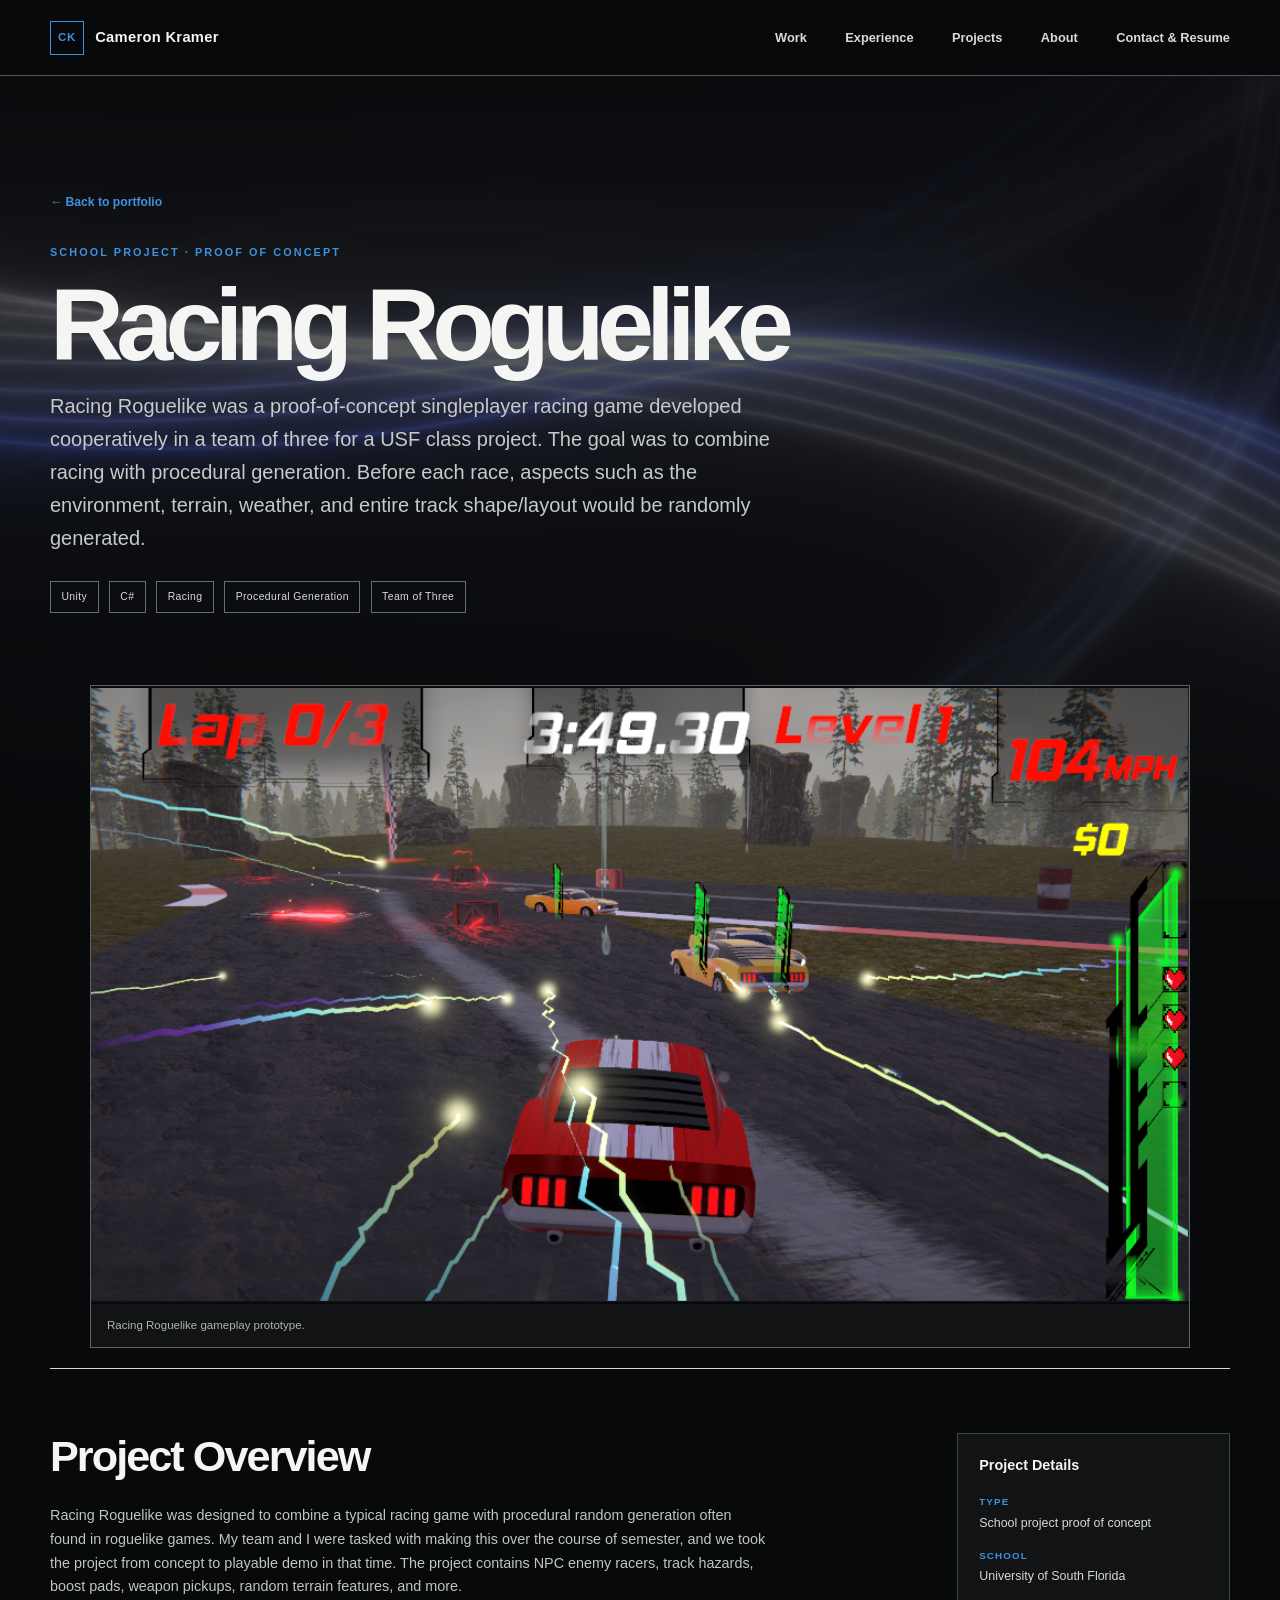
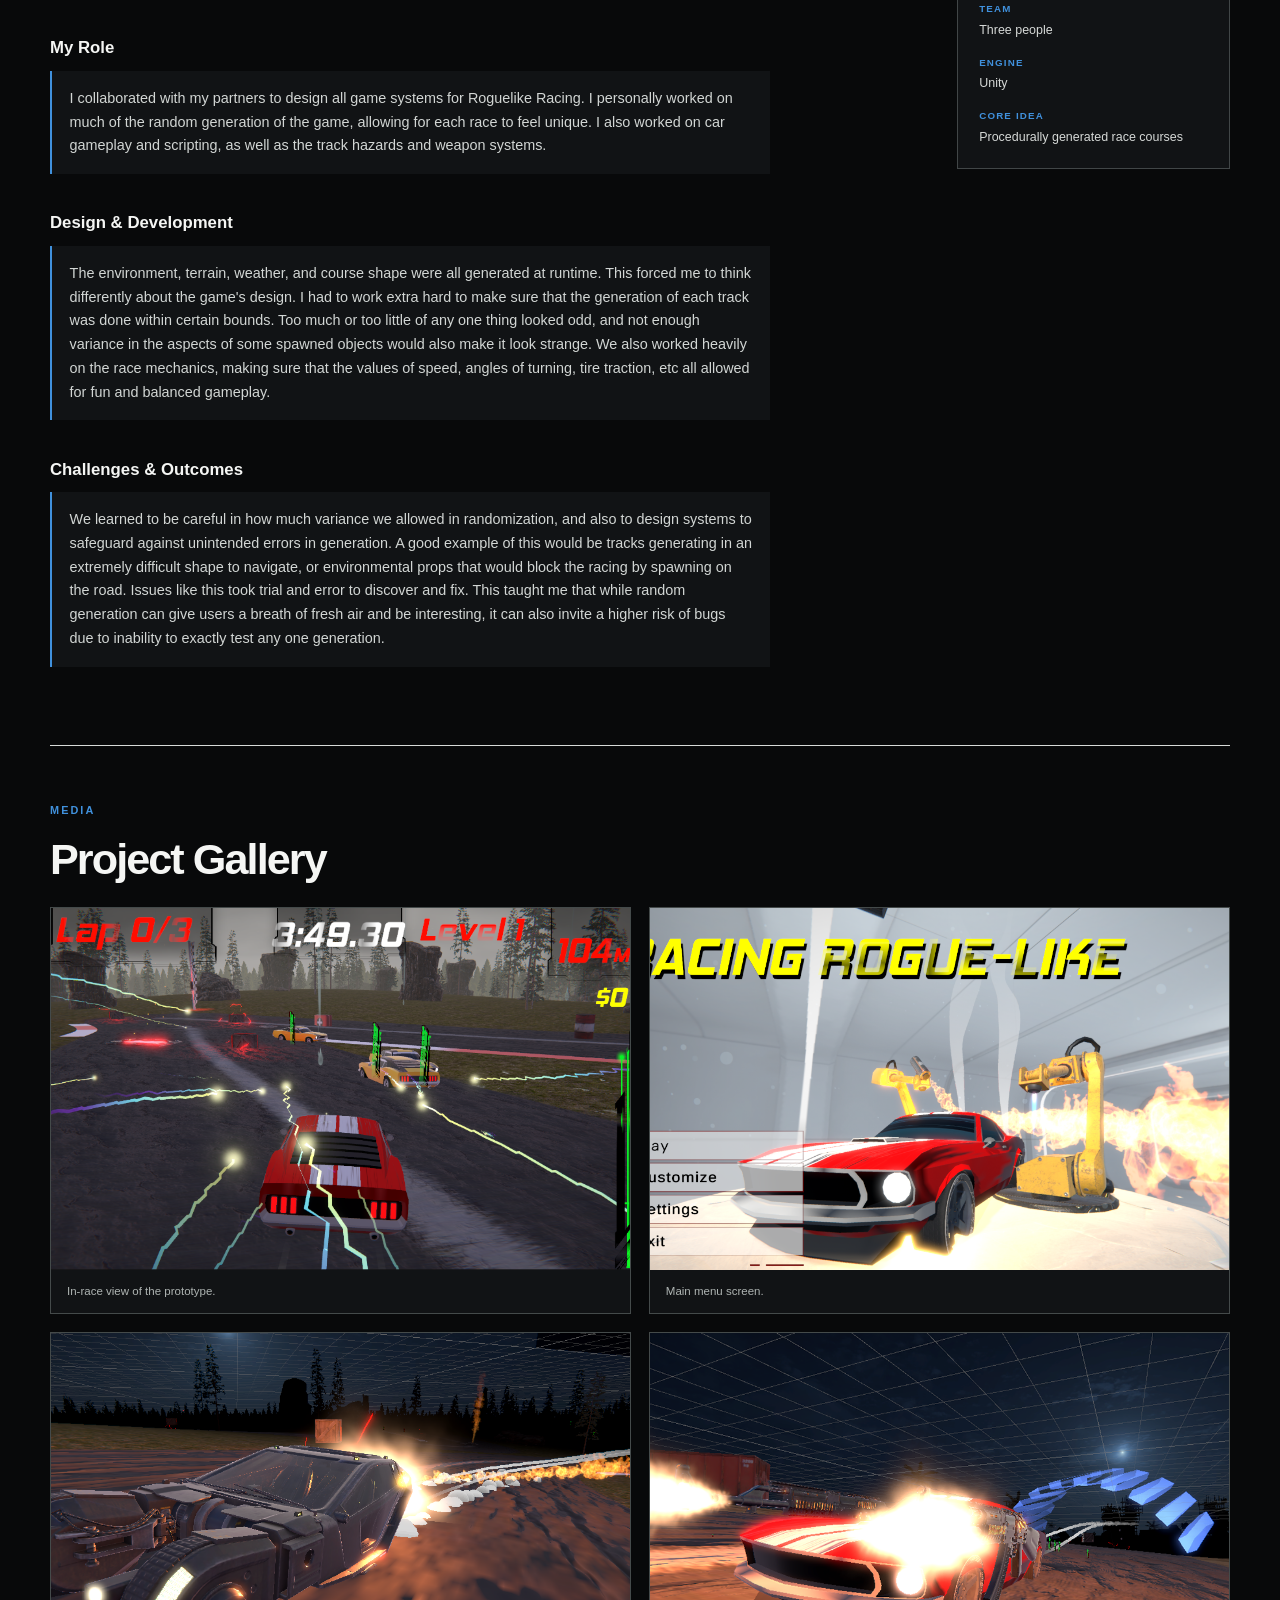
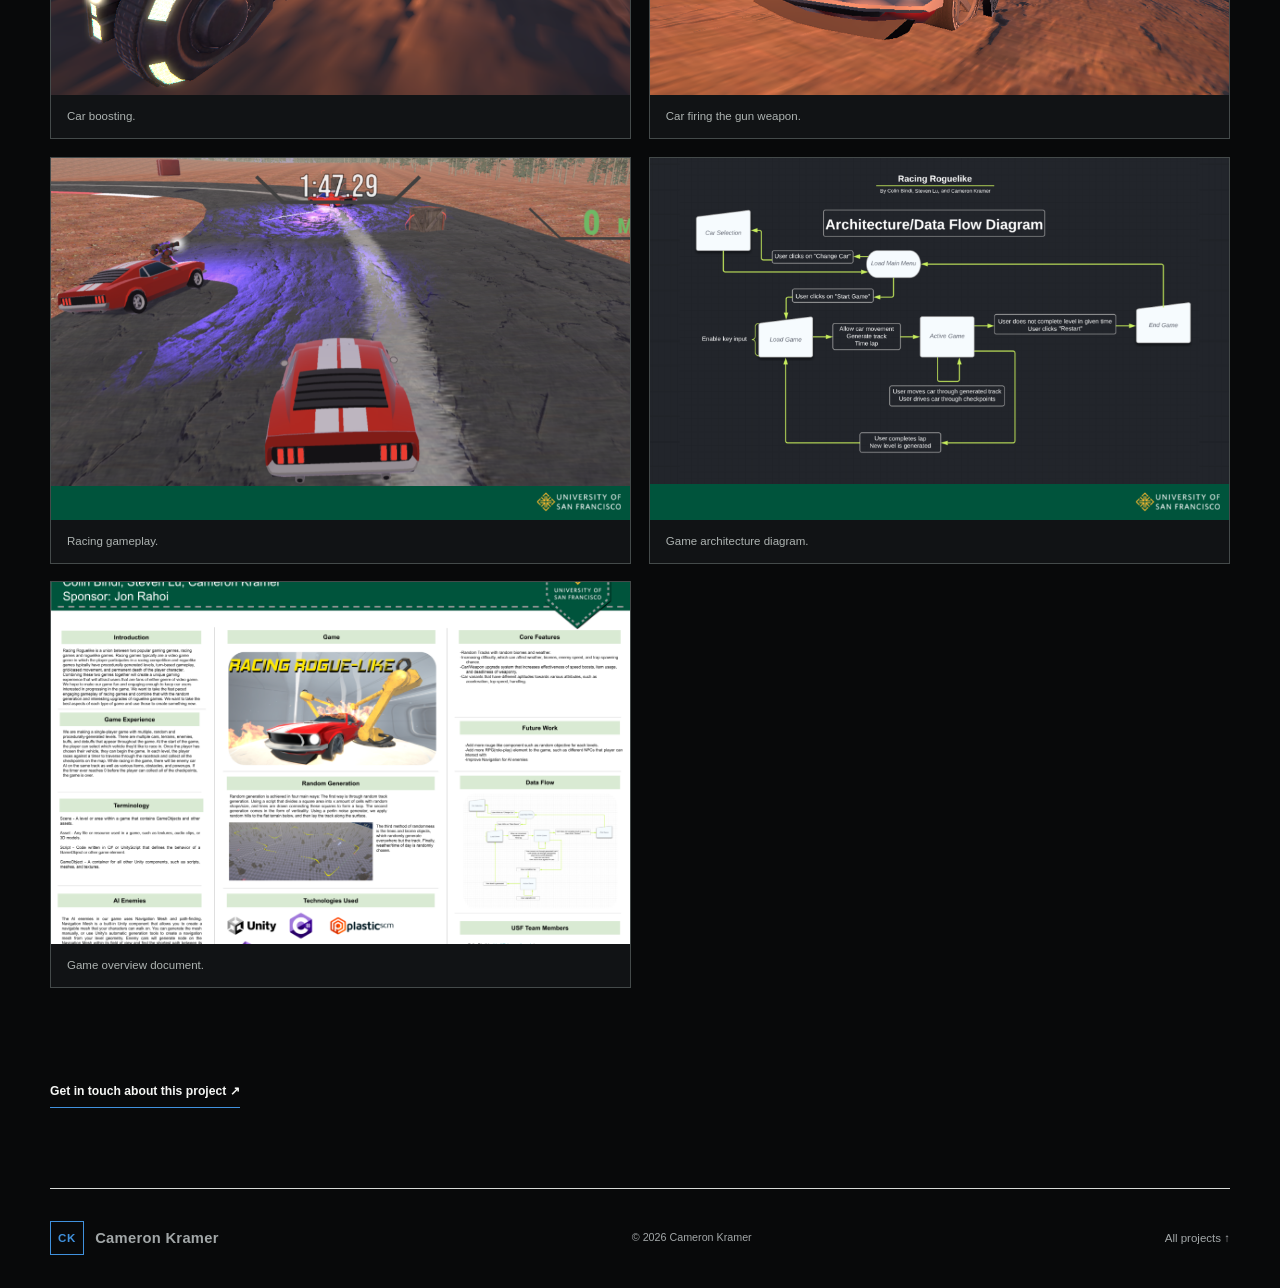
==== projects/racing-roguelike.html @ 11729ba6 "Publish portfolio site" ====
<!doctype html>
<html lang="en"><head><meta charset="utf-8"><meta name="viewport" content="width=device-width, initial-scale=1"><meta name="theme-color" content="#08090a"><meta name="description" content="Racing Roguelike — a procedural racing proof of concept by Cameron Kramer and a team of three."><title>Racing Roguelike — Cameron Kramer</title><link rel="stylesheet" href="../styles.css?v=3"><link rel="stylesheet" href="../project-pages.css"></head>
<body class="project-page"><div id="ambient-background" aria-hidden="true"></div><a class="skip-link" href="#main">Skip to content</a><header class="site-header"><a class="brand" href="../index.html#top"><span class="brand-mark">CK</span><span>Cameron Kramer</span></a><nav class="site-nav" aria-label="Main navigation"><a href="../index.html#work">Work</a><a href="../index.html#experience">Experience</a><a href="../index.html#projects">Projects</a><a href="../index.html#about">About</a><a href="../index.html#contact">Contact &amp; Resume</a></nav></header>

<main id="main" class="project-detail section-wrap"><section class="detail-hero"><a class="detail-back" href="../index.html#projects">← Back to portfolio</a>
<p class="eyebrow">SCHOOL PROJECT · PROOF OF CONCEPT</p><h1>Racing Roguelike</h1>
<p class="detail-lede">Racing Roguelike was a proof-of-concept singleplayer racing game developed cooperatively in a team of three for a USF class project. The goal was to combine racing with procedural generation. Before each race, aspects such as the environment, terrain, weather, and entire track shape/layout would be randomly generated.</p><div class="detail-tags"><span>Unity</span><span>C#</span><span>Racing</span><span>Procedural Generation</span><span>Team of Three</span></div></section>
<figure class="detail-feature"><img class="transition-racing-roguelike" src="../assets/Racing%20Roguelike%20Gameplay%20B.png" alt="Gameplay from Racing Roguelike"><figcaption>Racing Roguelike gameplay prototype.</figcaption></figure>

<section class="detail-content"><div class="detail-story"><h2>Project Overview</h2>
<p>Racing Roguelike was designed to combine a typical racing game with procedural random generation often found in roguelike games. My team and I were tasked with making this over the course of semester, and we took the project from concept to playable demo in that time. The project contains NPC enemy racers, track hazards, boost pads, weapon pickups, random terrain features, and more.</p><h3>My Role</h3>
<p class="detail-prompt">I collaborated with my partners to design all game systems for Roguelike Racing. I personally worked on much of the random generation of the game, allowing for each race to feel unique. I also worked on car gameplay and scripting, as well as the track hazards and weapon systems.</p>
<h3>Design & Development</h3><p class="detail-prompt">The environment, terrain, weather, and course shape were all generated at runtime. This forced me to think differently about the game's design. I had to work extra hard to make sure that the generation of each track was done within certain bounds. Too much or too little of any one thing looked odd, and not enough variance in the aspects of some spawned objects would also make it look strange. We also worked heavily on the race mechanics, making sure that the values of speed, angles of turning, tire traction, etc all allowed for fun and balanced gameplay.</p>
<h3>Challenges & Outcomes</h3><p class="detail-prompt">We learned to be careful in how much variance we allowed in randomization, and also to design systems to safeguard against unintended errors in generation. A good example of this would be tracks generating in an extremely difficult shape to navigate, or environmental props that would block the racing by spawning on the road. Issues like this took trial and error to discover and fix. This taught me that while random generation can give users a breath of fresh air and be interesting, it can also invite a higher risk of bugs due to inability to exactly test any one generation.</p></div>

<aside class="detail-facts"><h2>Project Details</h2><dl><dt>Type</dt><dd>School project proof of concept</dd><dt>School</dt><dd>University of South Florida</dd><dt>Team</dt><dd>Three people</dd><dt>Engine</dt><dd>Unity</dd><dt>Core idea</dt><dd>Procedurally generated race courses</dd></dl></aside></section>

<!-- Gallery -->
<section class="detail-gallery-section"><p class="eyebrow">MEDIA</p><h2>Project Gallery</h2><div class="detail-gallery">
<figure><img src="../assets/Racing%20Roguelike%20Gameplay%20B.png" alt="Procedurally generated racing course gameplay"><figcaption>In-race view of the prototype.</figcaption></figure>
<figure><img src="../assets/Racing%20Roguelike%20Main%20Menu.png" alt="Racing Roguelike main menu"><figcaption>Main menu screen.</figcaption></figure>
<figure><img src="../assets/Racing Roguelike Guns.png" alt="Racing Roguelike main menu"><figcaption>Car boosting.</figcaption></figure>
<figure><img src="../assets/Racing Roguelike Gameplay.png" alt="Racing Roguelike main menu"><figcaption>Car firing the gun weapon.</figcaption></figure>
<figure><img src="../assets/Racing Roguelike Midterm Presentation B.png" alt="Racing Roguelike main menu"><figcaption>Racing gameplay.</figcaption></figure>
<figure><img src="../assets/Racing Roguelike Midterm Presentation.png" alt="Racing Roguelike main menu"><figcaption>Game architecture diagram.</figcaption></figure>
<figure><img src="../assets/Racing Roguelike CS490 Poster.png" alt="Racing Roguelike main menu"><figcaption>Game overview document.</figcaption></figure>

</div></section><a class="detail-contact" href="../index.html#contact">Get in touch about this project ↗</a></main>

<footer class="site-footer section-wrap detail-footer"><a class="brand" href="../index.html#top"><span class="brand-mark">CK</span><span>Cameron Kramer</span></a><p>© 2026 Cameron Kramer</p><a href="../index.html#projects" class="back-top">All projects ↑</a></footer><script src="../project-pages.js"></script><script type="module" src="../assets/floating-lines.js?v=7"></script></body></html>
---- styles.css ----
/* Cameron's portfolio — start here to change colors, spacing, and type. */
:root {
  color-scheme: dark;
  --black: #08090a; /* Main Background */
  --charcoal: #111315;
  --panel: #171a1d;
  --white: #f5f6f4;
  --muted: #a2a7a8;
  --line: #d7dad8;
  --yellow: #4091dd;
  --page-width: 1180px;
  --space-section: clamp(5rem, 11vw, 10rem);
  --font: Inter, "Segoe UI", Arial, sans-serif;
}

/* Native page transitions: a short crossfade plus a matching project image. */
@view-transition { navigation: auto; }
::view-transition-group(root) { animation-duration: 240ms; }
::view-transition-group(project-spkeasy),
::view-transition-group(project-iron-crypt),
::view-transition-group(project-paranoia-forest),
::view-transition-group(project-fire-extinguisher),
::view-transition-group(project-racing-roguelike),
::view-transition-group(project-cursebreakers) {
  animation-duration: 380ms;
}
.transition-spkeasy { view-transition-name: project-spkeasy; }
.transition-iron-crypt { view-transition-name: project-iron-crypt; }
.transition-paranoia-forest { view-transition-name: project-paranoia-forest; }
.transition-fire-extinguisher { view-transition-name: project-fire-extinguisher; }
.transition-racing-roguelike { view-transition-name: project-racing-roguelike; }
.transition-cursebreakers { view-transition-name: project-cursebreakers; }

* { box-sizing: border-box; }
html { background: var(--black); scroll-behavior: smooth; scroll-padding-top: 6rem; }
html.instant-hash-navigation { scroll-behavior: auto; }
body { margin: 0; background: transparent; color: var(--white); font-family: var(--font); line-height: 1.65; }
body > header, body > main, body > footer { position: relative; z-index: 1; }
#ambient-background { position: fixed; z-index: 0; inset: 0; overflow: hidden; pointer-events: none; opacity: .32; }
.floating-lines-container { position: relative; width: 100%; height: 100%; overflow: hidden; }
.floating-lines-container canvas { display: block; width: 100%; height: 100%; }
a { color: inherit; text-decoration: none; }
a:focus-visible, button:focus-visible { outline: 2px solid var(--yellow); outline-offset: 5px; }
.section-wrap { width: min(var(--page-width), calc(100% - 3rem)); margin-inline: auto; }
.skip-link { position: absolute; z-index: 20; top: -4rem; left: 1rem; padding: .7rem 1rem; background: var(--yellow); color: var(--black); }
.skip-link:focus { top: 1rem; }
.site-header { position: sticky; z-index: 10; top: 0; min-height: 76px; padding: 0 max(1.5rem, calc((100vw - var(--page-width)) / 2)); display: flex; align-items: center; justify-content: space-between; background: rgb(8 9 10 / 94%); border-bottom: 1px solid rgb(245 246 244 / 32%); backdrop-filter: blur(14px); }
.brand { display: inline-flex; gap: .7rem; align-items: center; font-size: .92rem; font-weight: 700; letter-spacing: .02em; }
.brand-mark { display: grid; width: 34px; height: 34px; place-items: center; border: 1px solid var(--yellow); color: var(--yellow); font-size: .72rem; letter-spacing: .06em; }
.site-nav { display: flex; gap: clamp(1.2rem, 3vw, 2.5rem); align-items: center; }
.site-nav a { color: #d8dbd9; font-size: .8rem; font-weight: 650; transition: color .2s ease; }
.site-nav a:hover, .back-top:hover { color: var(--yellow); }
.menu-toggle { display: none; border: 1px solid var(--line); padding: .45rem .7rem; background: transparent; color: var(--white); }
.hero { min-height: min(770px, calc(100svh - 76px)); display: grid; grid-template-columns: .92fr 1.08fr; align-items: center; position: relative; gap: 3rem; padding-block: 5rem 7rem; }
.hero-copy { position: relative; z-index: 1; }
.eyebrow { margin: 0 0 1rem; color: var(--yellow); font-size: .68rem; font-weight: 800; letter-spacing: .19em; text-transform: uppercase; }
.eyebrow span { color: var(--white); padding-inline: .25rem; }
h1, h2, h3, h4, p { margin-top: 0; }
h1 { margin-bottom: 1.2rem; font-size: clamp(4rem, 8vw, 7.8rem); line-height: .91; letter-spacing: -.075em; }
h1 span, h2 span, .contact-inner h2 span { color: var(--yellow); }
.hero-lede { max-width: 400px; margin-bottom: 1.3rem; color: #d5d8d6; font-size: 1.1rem; }
.tagline { margin-bottom: 2.2rem; color: var(--muted); font-size: .78rem; }
.tagline i { display: inline-block; width: 4px; height: 4px; margin: 0 .65rem .15rem; border-radius: 50%; background: var(--yellow); }
.button { display: inline-flex; gap: 2rem; align-items: center; padding: .95rem 1.2rem; background: var(--yellow); color: var(--black); font-size: .8rem; font-weight: 800; transition: transform .2s ease, background .2s ease; }
.button:hover { transform: translateY(-3px); background: #ffe54c; }
.button span { font-size: 1rem; }
.art-placeholder { position: relative; overflow: hidden; background: radial-gradient(ellipse at 60% 38%, #414447 0, #222629 22%, #131619 58%, #0c0e10 100%); border: 1px solid rgb(245 246 244 / 35%); }
.hero-art { height: min(550px, 57vw); min-height: 370px; }
.art-label, .art-coordinate { position: absolute; z-index: 2; left: 1.2rem; color: #d7dad8; font-size: .58rem; font-weight: 750; letter-spacing: .15em; }
.art-label { top: 1.1rem; }
.art-coordinate { right: 1.2rem; bottom: 1rem; left: auto; color: #9ca2a1; text-align: right; }
.art-sun { position: absolute; top: 19%; right: 19%; width: 27%; aspect-ratio: 1; border: 1px solid rgb(244 210 31 / 55%); border-radius: 50%; background: radial-gradient(circle, rgb(244 210 31 / 38%), rgb(244 210 31 / 8%) 60%, transparent 72%); box-shadow: 0 0 90px rgb(244 210 31 / 14%); }
.art-horizon { position: absolute; right: -5%; bottom: 21%; left: -5%; height: 32%; background: linear-gradient(160deg, transparent 30%, #202427 30.5% 49%, transparent 49.5%), linear-gradient(18deg, #111416 10%, #292d2f 10.5% 21%, transparent 21.5%); border-top: 1px solid rgb(245 246 244 / 25%); }
.art-grid { position: absolute; inset: 68% -20% -35%; opacity: .36; transform: perspective(140px) rotateX(52deg); background-image: linear-gradient(rgb(244 210 31 / 36%) 1px, transparent 1px), linear-gradient(90deg, rgb(244 210 31 / 36%) 1px, transparent 1px); background-size: 48px 35px; mask-image: linear-gradient(transparent, #000); }
.hero-index { position: absolute; right: 0; bottom: 2rem; color: var(--muted); font-size: .6rem; letter-spacing: .16em; }
.hero-index span { margin-left: 1rem; color: var(--white); }
.section { padding-block: var(--space-section); border-top: 1px solid var(--line); }
.section-heading { margin-bottom: 3.5rem; }
.section-heading h2, .skills-inner h2 { margin-bottom: 0; font-size: clamp(2.4rem, 5vw, 4.5rem); line-height: 1; letter-spacing: -.06em; }
.featured-project { display: grid; grid-template-columns: 1.25fr .75fr; gap: clamp(2rem, 6vw, 5rem); align-items: center; }
.feature-media { display: grid; min-height: 440px; place-items: center; background: radial-gradient(ellipse at 50% 45%, #34383b, #15181a 65%, #0b0d0f); }
.feature-video {
  position: absolute;
  inset: 0;
  width: 100%;
  height: 100%;
  object-fit: cover;
}
.play-mark { display: grid; width: 70px; height: 70px; place-items: center; padding-left: 4px; border: 1px solid var(--yellow); border-radius: 50%; color: var(--yellow); font-size: 1rem; }
.feature-copy h3 { margin-bottom: 1.1rem; font-size: clamp(2.4rem, 4vw, 4rem); line-height: 1; letter-spacing: -.05em; }
.feature-copy > p:not(.eyebrow) { color: #b8bdbc; font-size: .91rem; }
.built { margin-block: 1.7rem 1.8rem; padding-top: 1.2rem; border-top: 1px solid #555a5c; }
.built h4 { margin-bottom: .55rem; font-size: .79rem; }
.built ul, .experience-row ul { margin: 0; padding-left: 1.1rem; color: #b8bdbc; font-size: .8rem; }
.built li, .experience-row li { padding-block: .16rem; }
.built li::marker, .experience-row li::marker { color: var(--yellow); }
.text-link { display: inline-flex; gap: 1.4rem; align-items: center; padding-bottom: .35rem; border-bottom: 1px solid var(--yellow); color: var(--white); font-size: .76rem; font-weight: 750; transition: color .2s ease; }
.text-link span { display: inline-block; color: var(--yellow); transition: transform .2s ease; }
.experience-list { border-top: 1px solid #727777; }
.experience-row { display: grid; grid-template-columns: .75fr 1.25fr; gap: 2.5rem; padding: 2rem 0; border-bottom: 1px solid #727777; }
.job-meta h3 { margin-bottom: .25rem; font-size: 1.5rem; }
.job-meta p { color: var(--yellow); font-size: .75rem; }
.job-title { margin-bottom: .6rem; font-size: .95rem; font-weight: 750; }
.job-title span { color: var(--muted); font-size: .62rem; letter-spacing: .08em; }
.content-note { margin: 1rem 0 0; color: #818887; font-size: .7rem; }
.project-grid { display: grid; grid-template-columns: repeat(2, 1fr); gap: 1.6rem; }
.project-card { display: block; color: inherit; text-decoration: none; background: var(--charcoal); border: 1px solid #484d4e; transition: border-color .2s ease, transform .2s ease; }
.project-card:hover, .project-card:focus-visible { transform: translateY(-4px); border-color: var(--yellow); }
.project-card:hover .text-link, .project-card:focus-visible .text-link { color: var(--yellow); }
.project-card:hover .text-link span, .project-card:focus-visible .text-link span { transform: translate(3px, -2px); }
.card-art { height: 250px; display: flex; align-items: flex-start; justify-content: space-between; padding: 1rem; background: radial-gradient(ellipse at 48% 70%, #3b3f40, #171a1c 60%, #0e1011); color: #aeb3b1; font-size: .55rem; font-weight: 700; letter-spacing: .14em; }
.card-art b { color: var(--yellow); font-size: .75rem; }
.card-copy { padding: 1.6rem 1.7rem 1.8rem; }
.card-copy .eyebrow { margin-bottom: .55rem; font-size: .58rem; }
.card-copy h3 { margin-bottom: .5rem; font-size: 1.55rem; letter-spacing: -.04em; }
.card-copy > p:not(.eyebrow) { min-height: 3.5rem; color: #abb0ae; font-size: .79rem; }
.card-copy .text-link { font-size: .68rem; }
.skills-band { background: var(--charcoal); border-top: 1px solid var(--line); border-bottom: 1px solid var(--line); }
.skills-inner { display: grid; grid-template-columns: .7fr 1.3fr; gap: 4rem; align-items: start; }
.skill-list { display: flex; flex-wrap: wrap; gap: .7rem; }
.skill-list span { padding: .65rem .85rem; border: 1px solid #6b7070; color: #e1e3e1; font-size: .72rem; }
.about-content { display: grid; grid-template-columns: .7fr 1.3fr; gap: clamp(2rem, 7vw, 6rem); align-items: center; }
.about-photo { min-height: 360px; display: grid; place-items: center; color: #aeb3b1; font-size: .58rem; font-weight: 700; letter-spacing: .14em; background: linear-gradient(145deg, #25292b, #101214); }
.about-content > div:last-child { max-width: 600px; color: #b8bdbc; font-size: .9rem; }
.about-lede { color: var(--white); font-size: clamp(1.35rem, 2.5vw, 2rem); line-height: 1.35; font-weight: 650; }
.contact-section { padding-block: var(--space-section); background: var(--yellow); color: var(--black); }
.contact-inner { display: grid; grid-template-columns: 1.1fr .9fr; gap: 3rem; align-items: end; }
.contact-inner .eyebrow { color: var(--black); }
.contact-inner h2 { margin: 0; font-size: clamp(3.5rem, 7vw, 6rem); line-height: .95; letter-spacing: -.07em; }
.contact-inner h2 span { color: #262719; }
.contact-links { border-top: 1px solid rgb(8 9 10 / 58%); }
.contact-links a { display: flex; justify-content: space-between; gap: 1rem; padding: 1rem 0; border-bottom: 1px solid rgb(8 9 10 / 58%); font-size: .85rem; font-weight: 800; }
.contact-links a span { max-width: 65%; overflow-wrap: anywhere; text-align: right; font-size: .64rem; font-weight: 600; }
.contact-links a:hover { padding-inline: .4rem; }
.site-footer { min-height: 100px; display: flex; align-items: center; justify-content: space-between; gap: 1rem; color: var(--muted); font-size: .67rem; }
.site-footer p { margin: 0; }
.site-footer p span { margin-left: .7rem; color: #6f7574; }
.back-top { font-size: .72rem; }
.feature-media { position: relative; }
.feature-image {
  position: absolute;
  inset: 0;
  width: 100%;
  height: 100%;
  object-fit: cover;
}
.card-art { position: relative; overflow: hidden; }

.project-image {
  position: absolute;
  inset: 0;
  width: 100%;
  height: 100%;
  object-fit: cover;
}

.card-art b { position: relative; z-index: 1; }

.project-status {
  position: absolute;
  z-index: 2;
  top: 1rem;
  right: 1rem;
  padding: 0.35rem 0.6rem;
  background: var(--yellow);
  color: var(--black);
  font-size: 0.65rem;
  letter-spacing: 0.08em;
}

@media (max-width: 760px) {
  .section-wrap { width: min(100% - 2rem, var(--page-width)); }
  .site-header { min-height: 66px; padding-inline: 1rem; }
  .menu-toggle { display: block; }
  .site-nav { position: absolute; top: 65px; right: 0; left: 0; display: none; align-items: stretch; gap: 0; padding: .5rem 1rem 1rem; background: var(--black); border-bottom: 1px solid var(--line); }
  .site-nav.is-open { display: flex; flex-direction: column; }
  .site-nav a { padding: .75rem 0; border-bottom: 1px solid #343839; }
  .hero { min-height: auto; grid-template-columns: 1fr; gap: 2.5rem; padding-block: 5rem 5.5rem; }
  h1 { font-size: clamp(4.2rem, 18vw, 7rem); }
  .hero-art { height: 65vw; min-height: 290px; }
  .hero-index { bottom: 1.5rem; }
  .section-heading { margin-bottom: 2.2rem; }
  .featured-project, .experience-row, .skills-inner, .about-content, .contact-inner { grid-template-columns: 1fr; }
  .feature-media { min-height: 280px; }
  .experience-row { gap: .2rem; }
  .job-meta { display: flex; justify-content: space-between; align-items: baseline; gap: 1rem; }
  .project-grid { gap: .9rem; }
  .card-art { height: 180px; }
  .card-copy { padding: 1.2rem; }
  .card-copy > p:not(.eyebrow) { min-height: 5rem; }
  .skills-inner { gap: 2rem; }
  .about-photo { min-height: 300px; }
  .contact-inner { gap: 2.5rem; }
  .site-footer { flex-wrap: wrap; padding-block: 1.5rem; }
  .site-footer p { order: 3; width: 100%; }
}
@media (max-width: 460px) {
  .project-grid { grid-template-columns: 1fr; }
  .card-art { height: 220px; }
  .card-copy > p:not(.eyebrow) { min-height: 0; }
  .contact-inner h2 { font-size: 3.3rem; }
  .contact-links a { align-items: flex-start; }
}
@media (prefers-reduced-motion: reduce) {
  *, *::before, *::after { scroll-behavior: auto !important; transition-duration: .01ms !important; animation-duration: .01ms !important; animation-iteration-count: 1 !important; }
  ::view-transition-group(*), ::view-transition-old(*), ::view-transition-new(*) { animation-duration: .01ms !important; }
}
---- project-pages.css ----
/* Shared layout for the individual project pages. */
.project-detail { padding-bottom: 5rem; }
.detail-hero { padding-block: clamp(4rem, 9vw, 7rem) 3.5rem; }
.detail-back { display: inline-block; margin-bottom: 2rem; color: var(--yellow); font-size: .76rem; font-weight: 750; }
.detail-hero h1 { max-width: 1000px; margin-bottom: 1.2rem; font-size: clamp(3.4rem, 8vw, 7.2rem); }
.detail-lede { max-width: 760px; margin-bottom: 1.6rem; color: #c6cac8; font-size: clamp(1rem, 2vw, 1.25rem); }
.detail-tags { display: flex; flex-wrap: wrap; gap: .65rem; }
.detail-tags span { padding: .4rem .65rem; border: 1px solid #686e6e; color: #d9dcda; font-size: .65rem; letter-spacing: .04em; }
.detail-game-link { display: inline-flex; gap: 1.2rem; align-items: center; margin-top: 1.25rem; padding: .55rem .75rem; border: 1px solid var(--yellow); color: var(--white); font-size: .7rem; font-weight: 750; transition: color .2s ease, background .2s ease; }
.detail-game-link span { color: var(--yellow); transition: transform .2s ease; }
.detail-game-link:hover, .detail-game-link:focus-visible { background: var(--yellow); color: var(--black); }
.detail-game-link:hover span, .detail-game-link:focus-visible span { color: var(--black); transform: translate(2px, -2px); }
.detail-feature { margin-bottom: 1.25rem; border: 1px solid rgb(245 246 244 / 35%); background: #111315; }
.detail-feature img, .detail-feature video { display: block; width: 100%; max-height: 75vh; aspect-ratio: 16 / 9; object-fit: contain; background: #08090a; }
.detail-feature figcaption, .detail-gallery figcaption { padding: .75rem 1rem; color: #aeb4b2; font-size: .72rem; }
.detail-content { display: grid; grid-template-columns: minmax(0, 1.5fr) minmax(220px, .5fr); gap: clamp(2.5rem, 7vw, 6rem); padding-block: 4rem; border-top: 1px solid var(--line); }
.detail-story h2, .detail-gallery-section h2 { margin-bottom: 1.5rem; font-size: clamp(1.8rem, 3.5vw, 2.7rem); line-height: 1.1; letter-spacing: -.045em; }
.detail-story h3 { margin: 2.2rem 0 .55rem; font-size: 1.05rem; }
.detail-story p { max-width: 720px; color: #c0c5c3; font-size: .9rem; }
.detail-prompt { padding: 1rem 1.1rem; border-left: 2px solid var(--yellow); background: var(--charcoal); color: #d2d6d4 !important; }
.detail-facts { align-self: start; padding: 1.3rem; background: var(--charcoal); border: 1px solid #414647; }
.detail-facts h2 { margin: 0 0 1rem; font-size: .9rem; }
.detail-facts dl { margin: 0; }
.detail-facts dt { margin-top: .9rem; color: var(--yellow); font-size: .61rem; font-weight: 800; letter-spacing: .12em; text-transform: uppercase; }
.detail-facts dd { margin: .15rem 0 0; color: #d6d9d7; font-size: .78rem; }
.detail-gallery-section { padding-block: 3.5rem 5rem; border-top: 1px solid var(--line); }
.detail-gallery { display: grid; grid-template-columns: repeat(2, minmax(0, 1fr)); gap: 1.1rem; }
.detail-gallery figure { margin: 0; overflow: hidden; border: 1px solid #444a4a; background: var(--charcoal); }
.detail-gallery img, .detail-gallery video { display: block; width: 100%; aspect-ratio: 16 / 10; object-fit: cover; background: #08090a; }
.detail-gallery video { object-fit: contain; }
.detail-gallery figure:first-child:last-child { grid-column: 1 / -1; }
.expandable-image { cursor: zoom-in; }
.expandable-image:focus-visible { outline: 2px solid var(--yellow); outline-offset: -3px; }
.image-lightbox { position: fixed; inset: 0; margin: auto; max-width: 96vw; max-height: 96vh; padding: 0; overflow: visible; border: 0; background: transparent; opacity: 0; transform: scale(.97); transition: opacity 180ms ease, transform 180ms ease; }
.image-lightbox.is-visible { opacity: 1; transform: scale(1); }
.image-lightbox::backdrop { background: rgb(0 0 0 / 0%); transition: background-color 180ms ease; }
.image-lightbox.is-visible::backdrop { background: rgb(0 0 0 / 88%); }
.lightbox-image { display: block; max-width: 94vw; max-height: 90vh; object-fit: contain; cursor: zoom-out; box-shadow: 0 1rem 4rem rgb(0 0 0 / 50%); }
.lightbox-close { position: fixed; z-index: 2; top: 1rem; right: 1rem; display: grid; width: 2.75rem; height: 2.75rem; place-items: center; border: 1px solid var(--line); background: var(--charcoal); color: var(--white); font-size: 1.6rem; cursor: pointer; }
.lightbox-close:hover { border-color: var(--yellow); color: var(--yellow); }
.detail-contact { display: inline-flex; gap: 1.4rem; margin-top: .8rem; padding-bottom: .35rem; border-bottom: 1px solid var(--yellow); font-size: .76rem; font-weight: 750; }
.detail-footer { padding-block: 1.4rem; border-top: 1px solid var(--line); }
@media (max-width: 720px) {
  .detail-content { grid-template-columns: 1fr; }
  .detail-facts { max-width: none; }
}
@media (max-width: 760px) {
  .project-page .site-header { position: relative; min-height: 0; flex-wrap: wrap; gap: .5rem 1rem; padding-block: .8rem; }
  .project-page .site-nav { position: static; display: flex; flex: 1 1 100%; flex-wrap: wrap; gap: 0 1.1rem; padding: 0; border: 0; background: transparent; }
  .project-page .site-nav a { padding: .4rem 0; border: 0; }
}
@media (max-width: 520px) {
  .detail-gallery { grid-template-columns: 1fr; }
  .detail-gallery figure:first-child:last-child { grid-column: auto; }
}
@media (prefers-reduced-motion: reduce) {
  .image-lightbox, .image-lightbox::backdrop { transition: none; }
  .image-lightbox { transform: none; }
}
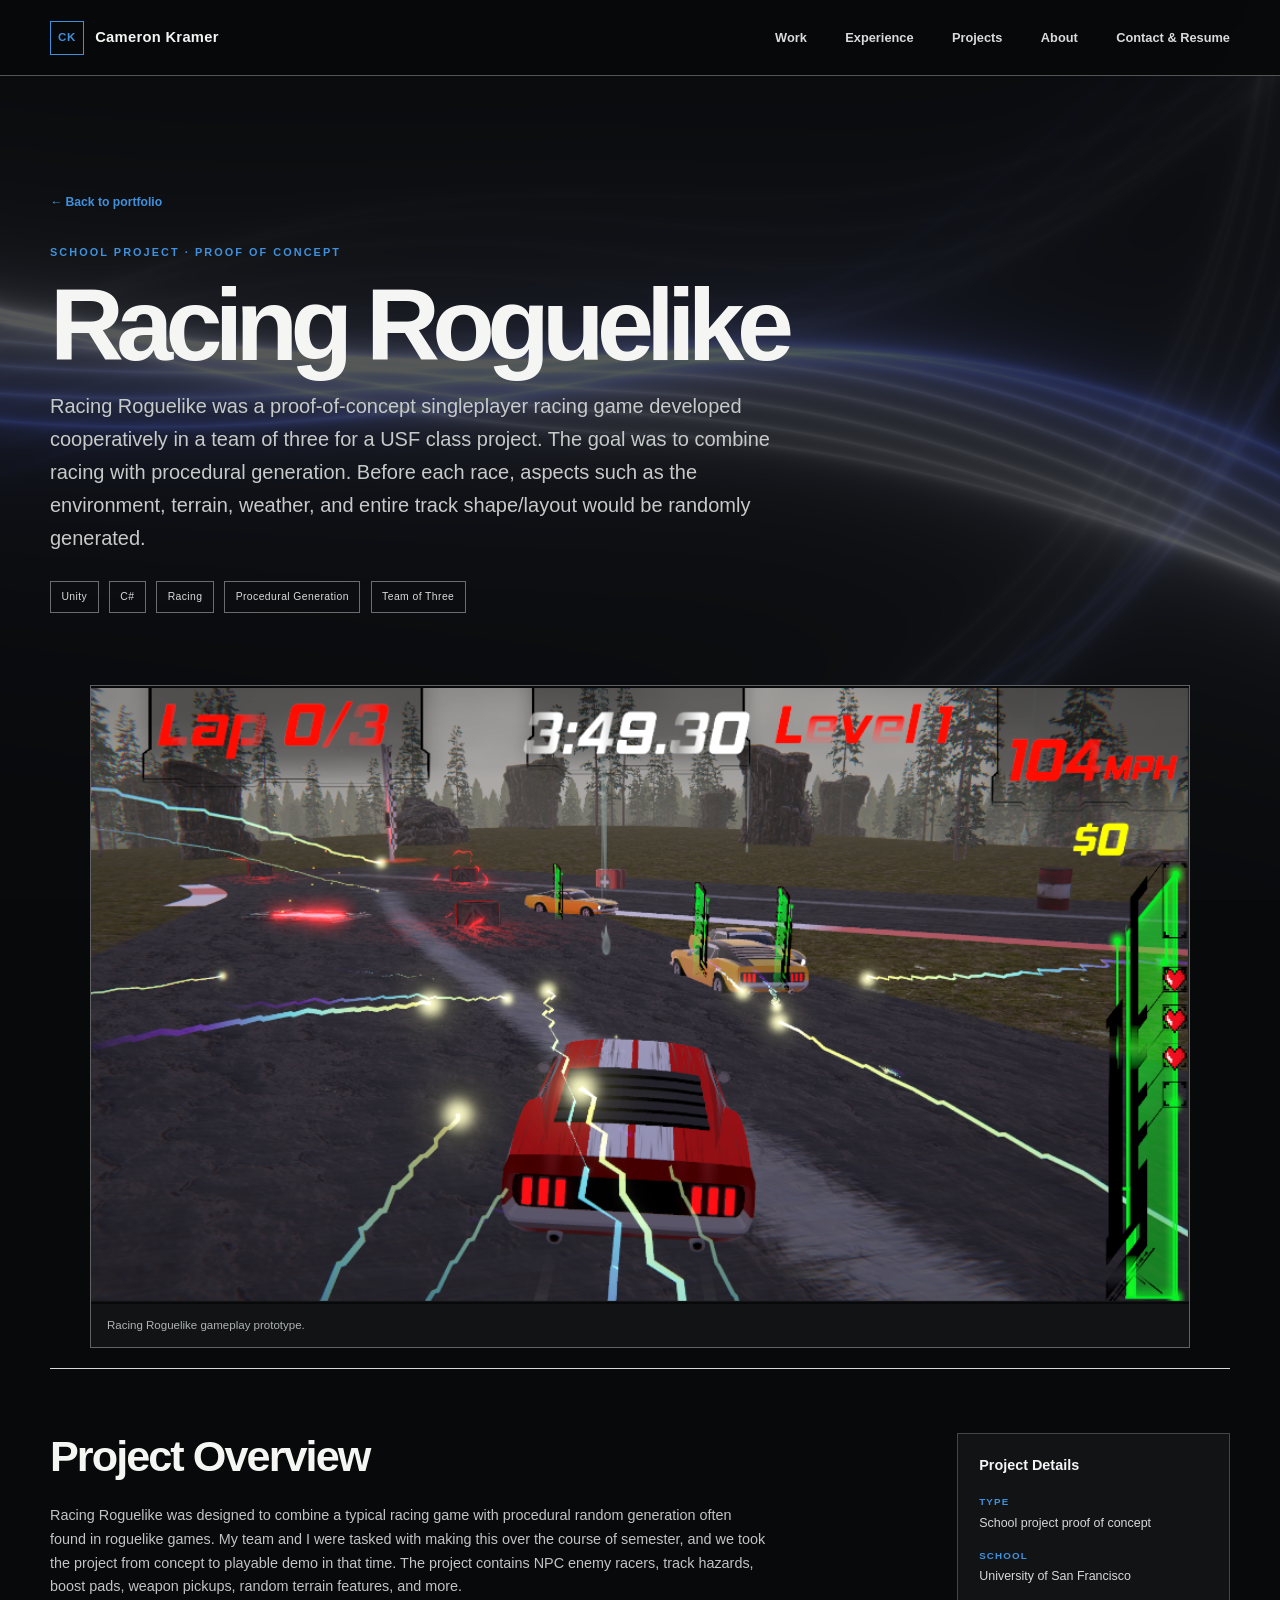
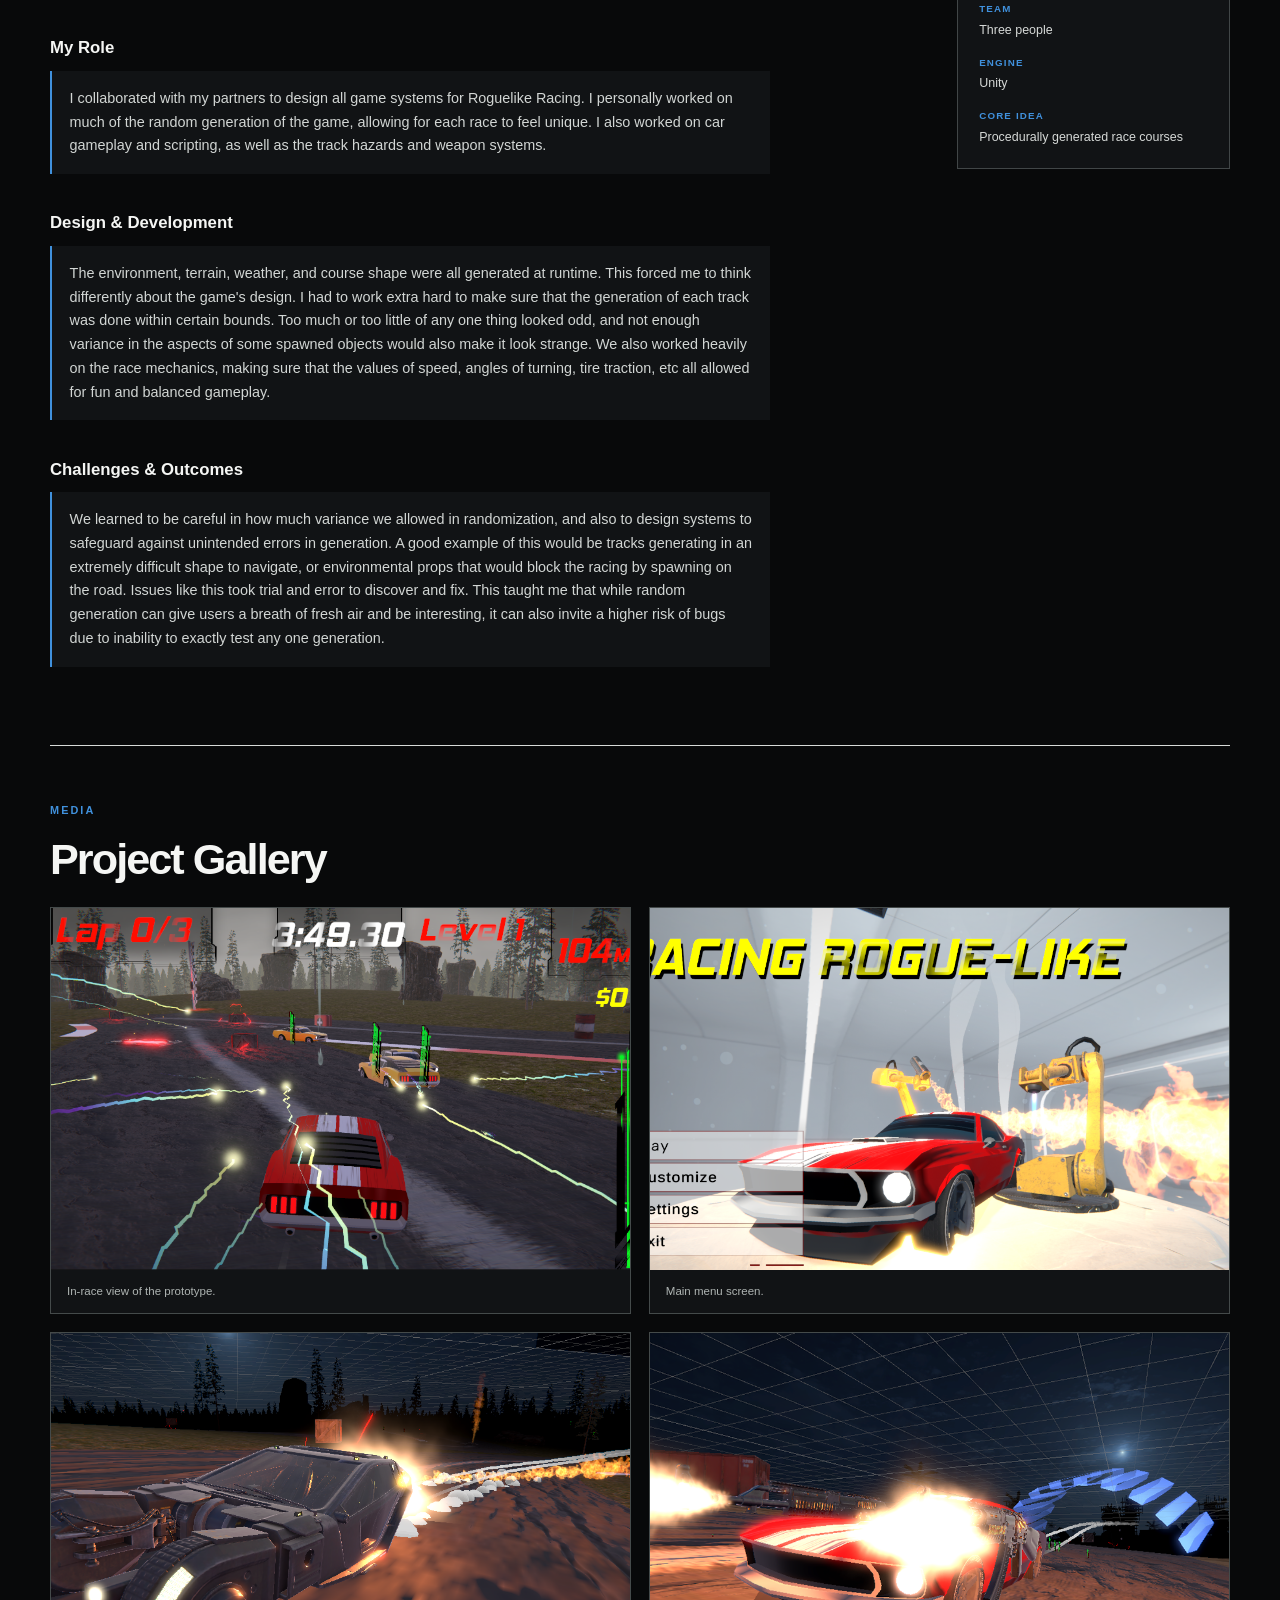
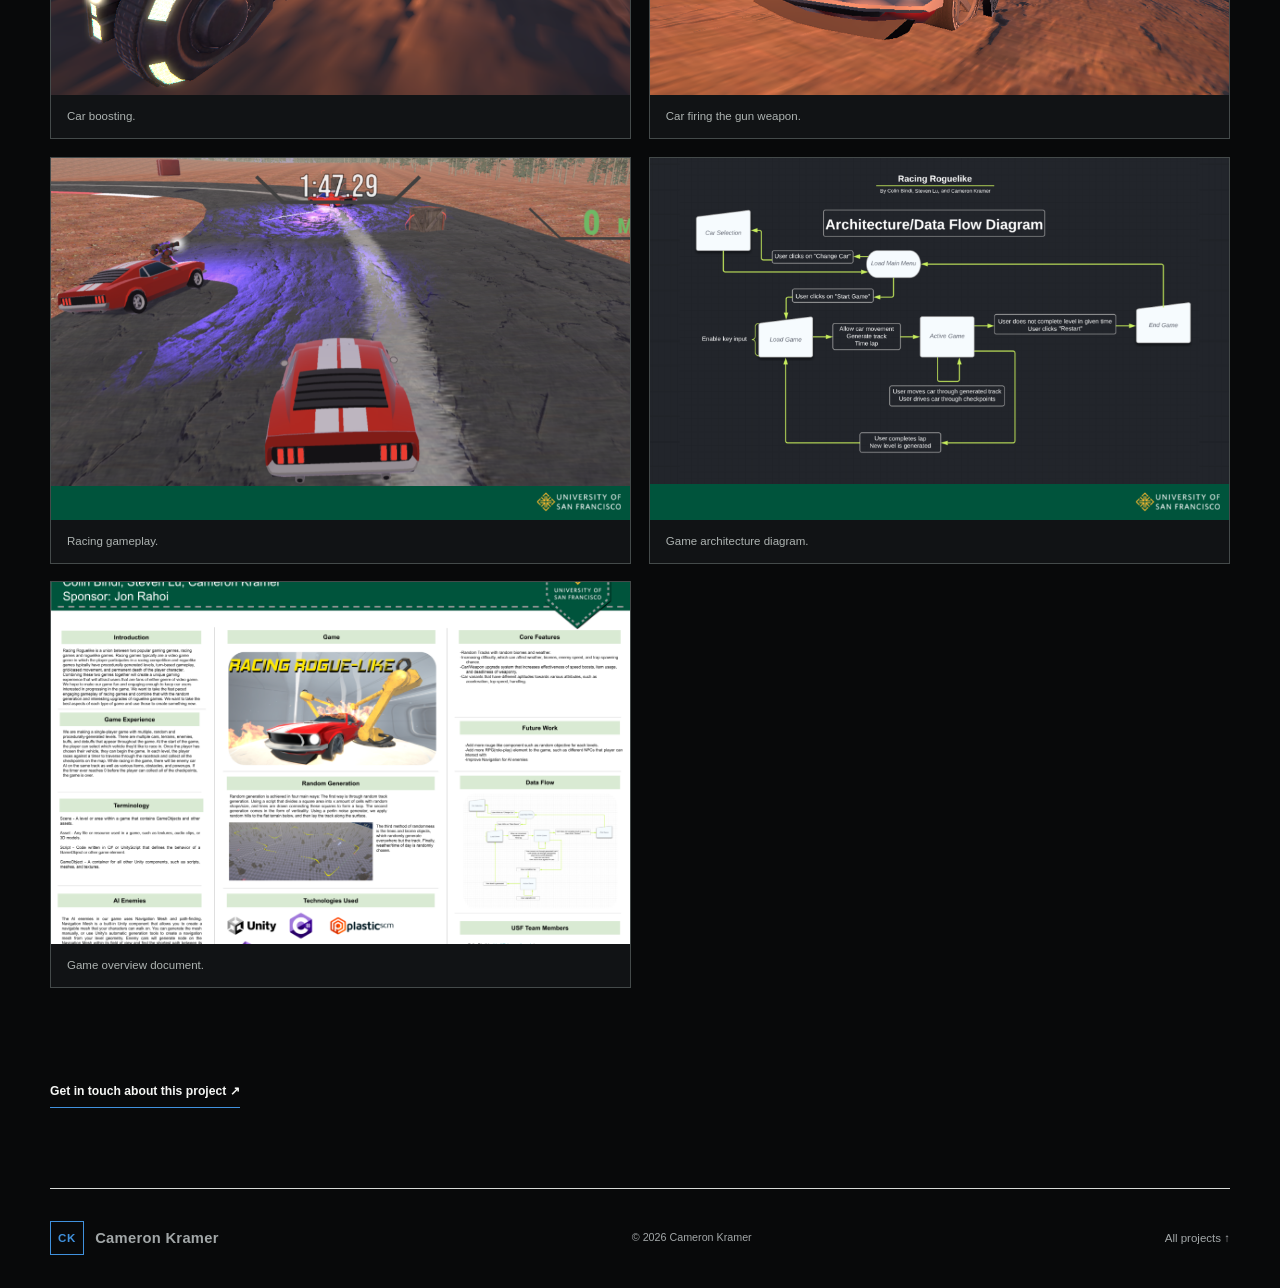
==== commit ea57f80e: "Update racing-roguelike.html" ====
--- a/projects/racing-roguelike.html
+++ b/projects/racing-roguelike.html
@@ -13,7 +13,7 @@
 <h3>Design & Development</h3><p class="detail-prompt">The environment, terrain, weather, and course shape were all generated at runtime. This forced me to think differently about the game's design. I had to work extra hard to make sure that the generation of each track was done within certain bounds. Too much or too little of any one thing looked odd, and not enough variance in the aspects of some spawned objects would also make it look strange. We also worked heavily on the race mechanics, making sure that the values of speed, angles of turning, tire traction, etc all allowed for fun and balanced gameplay.</p>
 <h3>Challenges & Outcomes</h3><p class="detail-prompt">We learned to be careful in how much variance we allowed in randomization, and also to design systems to safeguard against unintended errors in generation. A good example of this would be tracks generating in an extremely difficult shape to navigate, or environmental props that would block the racing by spawning on the road. Issues like this took trial and error to discover and fix. This taught me that while random generation can give users a breath of fresh air and be interesting, it can also invite a higher risk of bugs due to inability to exactly test any one generation.</p></div>
 
-<aside class="detail-facts"><h2>Project Details</h2><dl><dt>Type</dt><dd>School project proof of concept</dd><dt>School</dt><dd>University of South Florida</dd><dt>Team</dt><dd>Three people</dd><dt>Engine</dt><dd>Unity</dd><dt>Core idea</dt><dd>Procedurally generated race courses</dd></dl></aside></section>
+<aside class="detail-facts"><h2>Project Details</h2><dl><dt>Type</dt><dd>School project proof of concept</dd><dt>School</dt><dd>University of San Francisco</dd><dt>Team</dt><dd>Three people</dd><dt>Engine</dt><dd>Unity</dd><dt>Core idea</dt><dd>Procedurally generated race courses</dd></dl></aside></section>
 
 <!-- Gallery -->
 <section class="detail-gallery-section"><p class="eyebrow">MEDIA</p><h2>Project Gallery</h2><div class="detail-gallery">
